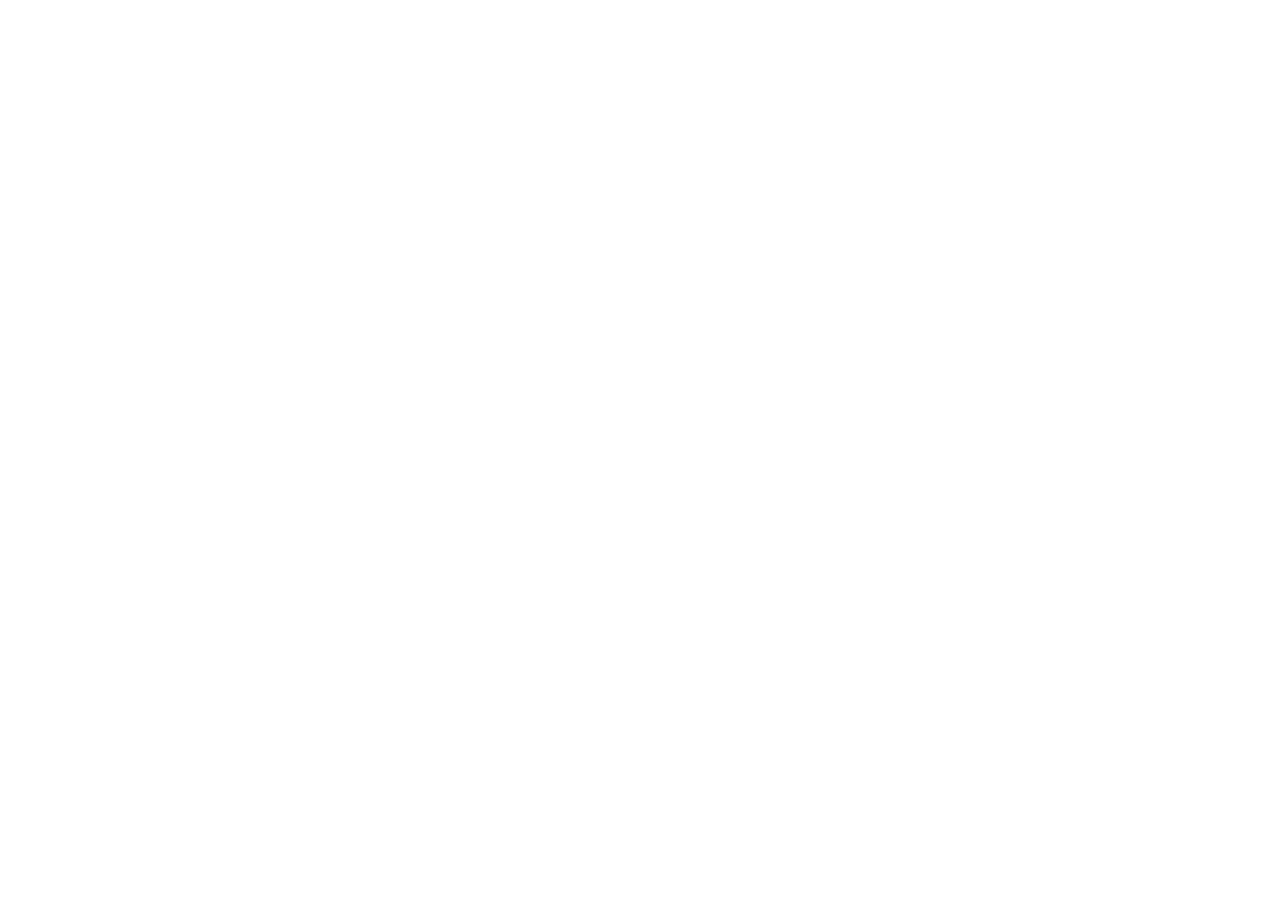
==== index.html @ a2a74156 "Add original ANAS platform files Baseline import of the existing project as provided: - ANAS_Cinemat" ====
<!DOCTYPE html>
<html lang="ar" dir="rtl" data-theme="dark">
<head>
  <meta charset="UTF-8" />
  <meta name="viewport" content="width=device-width, initial-scale=1.0" />
  <meta name="description" content="ANAS — ANalysis & Advanced Sciences" />
  <title>ANAS | منصة التحليل والعلوم المتقدمة</title>
  <link rel="stylesheet" href="styles.css" />
</head>
<body>
  <div id="app"></div>
  <script src="app.js"></script>
</body>
</html>
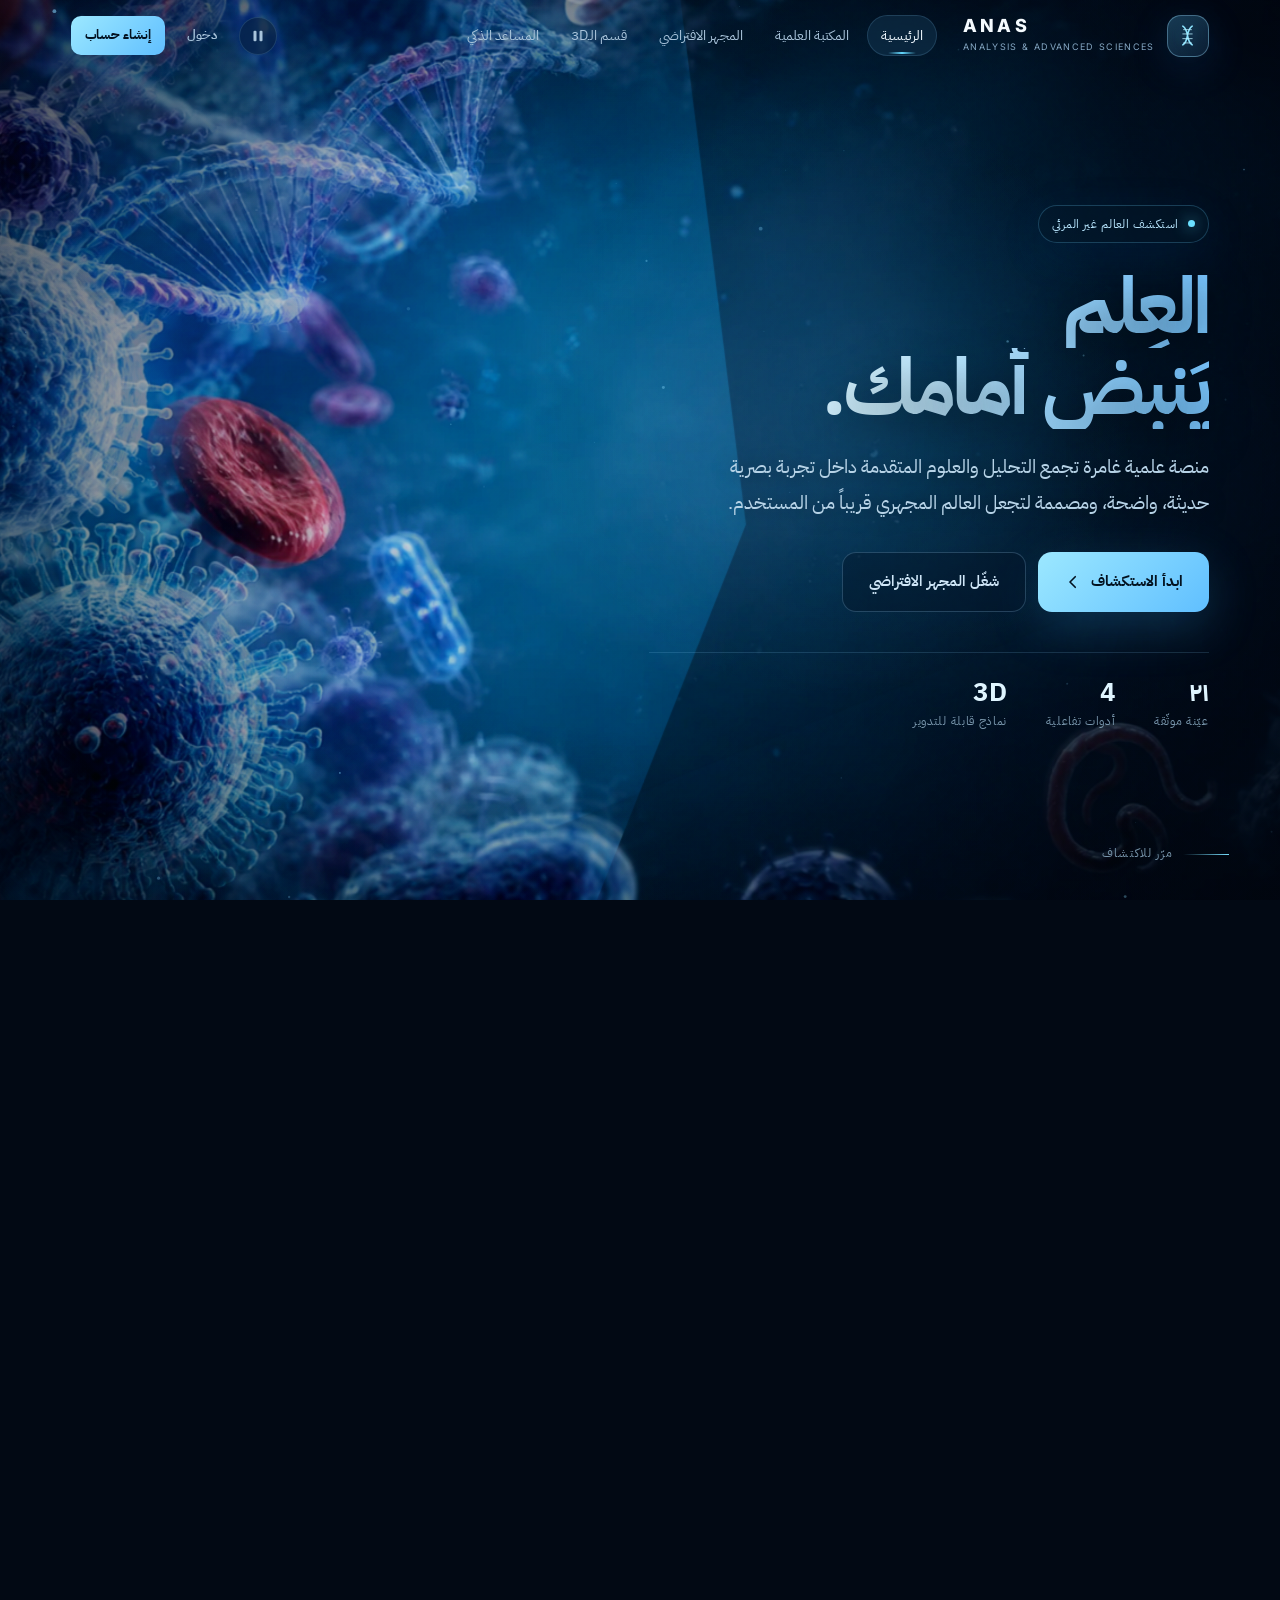
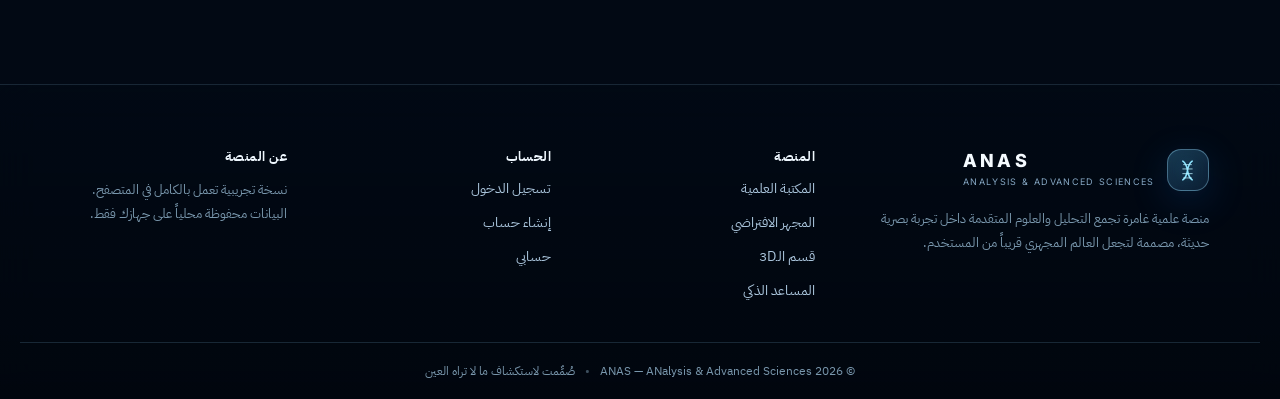
==== commit 37ce58bd: "Build the full ANAS platform on top of the cinematic hero The project was a single cinematic hero sc" ====
--- a/index.html
+++ b/index.html
@@ -1,14 +1,136 @@
 <!DOCTYPE html>
-<html lang="ar" dir="rtl" data-theme="dark">
+<html lang="ar" dir="rtl">
 <head>
-  <meta charset="UTF-8" />
-  <meta name="viewport" content="width=device-width, initial-scale=1.0" />
-  <meta name="description" content="ANAS — ANalysis & Advanced Sciences" />
-  <title>ANAS | منصة التحليل والعلوم المتقدمة</title>
-  <link rel="stylesheet" href="styles.css" />
+<meta charset="UTF-8" />
+<meta name="viewport" content="width=device-width, initial-scale=1, viewport-fit=cover" />
+<meta name="theme-color" content="#020914" />
+<title>ANAS | منصة التحليل والعلوم المتقدمة</title>
+
+<meta name="description" content="منصة ANAS العلمية: مكتبة كائنات مجهرية، مجهر افتراضي تفاعلي، نماذج ثلاثية الأبعاد، ومساعد ذكي — تجربة بصرية سينمائية لاستكشاف العالم المجهري." />
+<meta name="author" content="ANAS — ANalysis & Advanced Sciences" />
+
+<meta property="og:type" content="website" />
+<meta property="og:locale" content="ar_AR" />
+<meta property="og:title" content="ANAS | منصة التحليل والعلوم المتقدمة" />
+<meta property="og:description" content="استكشف العالم غير المرئي: مكتبة علمية، مجهر افتراضي، نماذج ثلاثية الأبعاد، ومساعد ذكي." />
+<meta property="og:image" content="assets/og-cover.jpg" />
+<meta name="twitter:card" content="summary_large_image" />
+
+<link rel="icon" href="assets/favicon.svg" type="image/svg+xml" />
+<link rel="apple-touch-icon" href="assets/favicon.svg" />
+
+<link rel="preconnect" href="https://fonts.googleapis.com" />
+<link rel="preconnect" href="https://fonts.gstatic.com" crossorigin />
+<link rel="stylesheet" href="https://fonts.googleapis.com/css2?family=IBM+Plex+Sans+Arabic:wght@300;400;500;600;700&family=Inter:wght@400;600;800&display=swap" />
+
+<link rel="preload" as="image" href="assets/cinematic-bg.webp" imagesrcset="assets/cinematic-bg-800.webp 800w, assets/cinematic-bg-1280.webp 1280w, assets/cinematic-bg.webp 1672w" />
+
+<link rel="stylesheet" href="styles/base.css" />
+<link rel="stylesheet" href="styles/components.css" />
+<link rel="stylesheet" href="styles/views.css" />
 </head>
 <body>
-  <div id="app"></div>
-  <script src="app.js"></script>
+
+<a class="skip-link" href="#main">تخطَّ إلى المحتوى الرئيسي</a>
+
+<!-- ============ الخلفية السينمائية (ثابتة خلف كل الصفحات) ============ -->
+<div class="cinema" id="cinema" aria-hidden="true">
+  <div class="cinema__layer cinema__layer--base"></div>
+  <div class="cinema__layer cinema__layer--mid"></div>
+  <div class="cinema__layer cinema__layer--front"></div>
+  <div class="cinema__fog"></div>
+  <div class="cinema__vignette"></div>
+  <canvas class="cinema__particles" id="particles"></canvas>
+  <div class="cinema__noise"></div>
+</div>
+
+<!-- ============ الشريط العلوي ============ -->
+<header class="topbar" id="topbar">
+  <div class="topbar__inner">
+    <a class="brand" href="#/" aria-label="ANAS — الصفحة الرئيسية">
+      <span class="brand__mark" aria-hidden="true">
+        <svg viewBox="0 0 64 64" fill="none">
+          <path d="M20 8c18 12 6 36 24 48M44 8C26 20 38 44 20 56" stroke="#8DE4FF" stroke-width="4" stroke-linecap="round"/>
+          <path d="M22 17h20M20 28h24M20 40h24M22 51h20" stroke="#B8F0FF" stroke-width="2.5" stroke-linecap="round" opacity=".8"/>
+        </svg>
+      </span>
+      <span class="brand__text">
+        <span class="brand__name">ANAS</span>
+        <span class="brand__sub">ANALYSIS &amp; ADVANCED SCIENCES</span>
+      </span>
+    </a>
+
+    <nav class="nav" id="nav" aria-label="التنقل الرئيسي">
+      <a class="nav__link" href="#/" data-route="/">الرئيسية</a>
+      <a class="nav__link" href="#/library" data-route="/library">المكتبة العلمية</a>
+      <a class="nav__link" href="#/microscope" data-route="/microscope">المجهر الافتراضي</a>
+      <a class="nav__link" href="#/lab3d" data-route="/lab3d">قسم الـ3D</a>
+      <a class="nav__link" href="#/assistant" data-route="/assistant">المساعد الذكي</a>
+    </nav>
+
+    <div class="topbar__actions">
+      <button class="icon-btn" id="motionToggle" type="button" title="إيقاف/تشغيل الحركة" aria-label="إيقاف الحركة">
+        <svg viewBox="0 0 24 24" fill="none" aria-hidden="true"><rect x="6" y="5" width="4" height="14" rx="1.4" fill="currentColor"/><rect x="14" y="5" width="4" height="14" rx="1.4" fill="currentColor"/></svg>
+      </button>
+      <div id="authSlot" class="topbar__auth"></div>
+      <button class="icon-btn nav-burger" id="burger" type="button" aria-label="فتح القائمة" aria-expanded="false" aria-controls="nav">
+        <svg viewBox="0 0 24 24" fill="none" aria-hidden="true"><path d="M4 7h16M4 12h16M4 17h16" stroke="currentColor" stroke-width="2" stroke-linecap="round"/></svg>
+      </button>
+    </div>
+  </div>
+</header>
+
+<!-- ============ منطقة العرض ============ -->
+<main id="main" class="view" tabindex="-1"></main>
+
+<!-- ============ التذييل ============ -->
+<footer class="footer" id="footer">
+  <div class="footer__inner">
+    <div class="footer__col footer__col--brand">
+      <div class="brand brand--footer">
+        <span class="brand__mark" aria-hidden="true">
+          <svg viewBox="0 0 64 64" fill="none">
+            <path d="M20 8c18 12 6 36 24 48M44 8C26 20 38 44 20 56" stroke="#8DE4FF" stroke-width="4" stroke-linecap="round"/>
+            <path d="M22 17h20M20 28h24M20 40h24M22 51h20" stroke="#B8F0FF" stroke-width="2.5" stroke-linecap="round" opacity=".8"/>
+          </svg>
+        </span>
+        <span class="brand__text">
+          <span class="brand__name">ANAS</span>
+          <span class="brand__sub">ANALYSIS &amp; ADVANCED SCIENCES</span>
+        </span>
+      </div>
+      <p class="footer__blurb">منصة علمية غامرة تجمع التحليل والعلوم المتقدمة داخل تجربة بصرية حديثة، مصممة لتجعل العالم المجهري قريباً من المستخدم.</p>
+    </div>
+    <nav class="footer__col" aria-label="روابط المنصة">
+      <h3 class="footer__title">المنصة</h3>
+      <a href="#/library">المكتبة العلمية</a>
+      <a href="#/microscope">المجهر الافتراضي</a>
+      <a href="#/lab3d">قسم الـ3D</a>
+      <a href="#/assistant">المساعد الذكي</a>
+    </nav>
+    <nav class="footer__col" aria-label="روابط الحساب">
+      <h3 class="footer__title">الحساب</h3>
+      <a href="#/login">تسجيل الدخول</a>
+      <a href="#/register">إنشاء حساب</a>
+      <a href="#/account">حسابي</a>
+    </nav>
+    <div class="footer__col">
+      <h3 class="footer__title">عن المنصة</h3>
+      <p class="footer__note">نسخة تجريبية تعمل بالكامل في المتصفح. البيانات محفوظة محلياً على جهازك فقط.</p>
+    </div>
+  </div>
+  <div class="footer__bar">
+    <span>© <span id="year"></span> ANAS — ANalysis &amp; Advanced Sciences</span>
+    <span class="footer__bar-sep" aria-hidden="true">•</span>
+    <span>صُمِّمت لاستكشاف ما لا تراه العين</span>
+  </div>
+</footer>
+
+<div id="toaster" class="toaster" role="status" aria-live="polite"></div>
+
+<script type="module" src="js/main.js"></script>
+<noscript>
+  <div class="noscript">هذه المنصة تحتاج إلى تفعيل JavaScript في المتصفح لتعمل.</div>
+</noscript>
 </body>
 </html>
--- a/styles/base.css
+++ b/styles/base.css
@@ -0,0 +1,308 @@
+/* =========================================================
+   ANAS — Base layer
+   الرموز التصميمية، التهيئة، الخلفية السينمائية، التخطيط
+   ========================================================= */
+
+:root{
+  /* -- لوحة الألوان (مستمدة من الواجهة السينمائية الأصلية) -- */
+  --bg:              #020914;
+  --bg-deep:         #010610;
+  --ink:             #eff8ff;
+  --ink-soft:        #cfe6f7;
+  --muted:           #a9c4db;
+  --muted-dim:       #7997ad;
+  --cyan:            #64d9ff;
+  --cyan-bright:     #9ce8ff;
+  --blue:            #397bff;
+  --blue-soft:       #60bfff;
+  --violet:          #7c6cff;
+
+  /* -- حالات -- */
+  --ok:              #4ade9b;
+  --warn:            #ffc861;
+  --danger:          #ff6b81;
+
+  /* -- الأسطح الزجاجية -- */
+  --glass:           rgba(4, 18, 34, .42);
+  --glass-strong:    rgba(3, 14, 27, .72);
+  --glass-soft:      rgba(8, 28, 48, .28);
+  --line:            rgba(143, 209, 255, .16);
+  --line-strong:     rgba(151, 222, 255, .34);
+
+  /* -- الإيقاع -- */
+  --r-sm: 10px;
+  --r-md: 14px;
+  --r-lg: 20px;
+  --r-xl: 28px;
+  --r-pill: 999px;
+
+  --gap: clamp(16px, 2.4vw, 28px);
+  --pad-x: clamp(18px, 4vw, 60px);
+  --maxw: 1240px;
+  --topbar-h: 72px;
+
+  --ease: cubic-bezier(.22, .61, .36, 1);
+  --t-fast: .18s var(--ease);
+  --t: .28s var(--ease);
+  --t-slow: .5s var(--ease);
+
+  --shadow-sm: 0 6px 24px rgba(0, 0, 0, .28);
+  --shadow:    0 16px 50px rgba(0, 0, 0, .38);
+  --shadow-glow: 0 15px 50px rgba(56, 177, 255, .22);
+
+  /* -- متغيرات حية يضبطها JS -- */
+  --mx: 0;
+  --my: 0;
+  --cinema-dim: 0;     /* 0 = الهيرو الكامل، 1 = صفحة داخلية معتمة */
+}
+
+/* ------------------- التهيئة ------------------- */
+*, *::before, *::after{ box-sizing: border-box; }
+
+html{
+  -webkit-text-size-adjust: 100%;
+  scroll-behavior: smooth;
+  scroll-padding-top: calc(var(--topbar-h) + 16px);
+}
+
+body{
+  margin: 0;
+  min-height: 100%;
+  background: var(--bg);
+  color: var(--ink);
+  font-family: "IBM Plex Sans Arabic", Inter, system-ui, -apple-system, "Segoe UI", Tahoma, Arial, sans-serif;
+  font-size: 16px;
+  line-height: 1.7;
+  overflow-x: hidden;
+  -webkit-font-smoothing: antialiased;
+  text-rendering: optimizeLegibility;
+}
+
+h1, h2, h3, h4{ margin: 0; line-height: 1.18; font-weight: 700; letter-spacing: -.01em; }
+p{ margin: 0; }
+img, svg, canvas{ max-width: 100%; display: block; }
+button, input, select, textarea{ font: inherit; color: inherit; }
+a{ color: inherit; text-decoration: none; }
+
+:focus-visible{
+  outline: 2px solid var(--cyan);
+  outline-offset: 3px;
+  border-radius: 6px;
+}
+
+::selection{ background: rgba(100, 217, 255, .3); color: #fff; }
+
+/* شريط التمرير */
+::-webkit-scrollbar{ width: 11px; height: 11px; }
+::-webkit-scrollbar-track{ background: #030d1c; }
+::-webkit-scrollbar-thumb{
+  background: linear-gradient(180deg, rgba(100,217,255,.34), rgba(57,123,255,.26));
+  border-radius: var(--r-pill);
+  border: 3px solid #030d1c;
+}
+::-webkit-scrollbar-thumb:hover{ background: linear-gradient(180deg, rgba(100,217,255,.6), rgba(57,123,255,.44)); }
+
+.skip-link{
+  position: fixed; inset-inline: 0; top: 8px;
+  margin-inline: auto; width: fit-content;
+  transform: translateY(-160%);
+  z-index: 999; padding: 12px 20px; border-radius: var(--r-pill);
+  background: var(--cyan); color: #02111f; font-weight: 700;
+  transition: transform var(--t);
+}
+.skip-link:focus{ transform: translateY(0); }
+
+.noscript{
+  position: fixed; inset: 0; z-index: 9999; display: grid; place-items: center;
+  background: var(--bg); color: var(--ink); padding: 32px; text-align: center; font-size: 18px;
+}
+
+/* ===================================================================
+   الخلفية السينمائية — ثابتة خلف كل صفحات المنصة
+   =================================================================== */
+.cinema{
+  position: fixed;
+  inset: 0;
+  z-index: 0;
+  overflow: hidden;
+  pointer-events: none;
+  background: var(--bg);
+  contain: strict;
+}
+
+.cinema__layer{
+  position: absolute;
+  inset: -5%;
+  background-image: image-set(url("../assets/cinematic-bg.webp") type("image/webp"), url("../assets/cinematic-bg.jpg") type("image/jpeg"));
+  background-image: -webkit-image-set(url("../assets/cinematic-bg.webp") type("image/webp"), url("../assets/cinematic-bg.jpg") type("image/jpeg"));
+  background-size: cover;
+  background-position: center;
+  will-change: transform, filter;
+}
+
+/* طبقة القاعدة — تعتم تدريجياً كلما انتقلنا لصفحة داخلية */
+.cinema__layer--base{
+  inset: -7%;
+  filter: saturate(calc(1.05 - var(--cinema-dim) * .45))
+          contrast(1.05)
+          brightness(calc(.78 - var(--cinema-dim) * .42));
+  animation: cameraDrift 22s ease-in-out infinite alternate;
+  transform: translate3d(calc(var(--mx) * -7px), calc(var(--my) * -5px), 0) scale(1.09);
+  transition: filter var(--t-slow);
+}
+
+/* الطبقة الوسطى — قصّ مائل يفصل عمق المشهد */
+.cinema__layer--mid{
+  opacity: calc(.67 - var(--cinema-dim) * .45);
+  clip-path: polygon(52% 0, 0 0, 0 100%, 45% 100%, 57% 57%);
+  filter: saturate(1.17) contrast(1.08) brightness(1.03);
+  mix-blend-mode: screen;
+  animation: midFloat 15s ease-in-out infinite alternate;
+  transform: translate3d(calc(var(--mx) * 13px), calc(var(--my) * 8px), 0) scale(1.075);
+  transition: opacity var(--t-slow);
+}
+
+/* الطبقة الأمامية — ضبابية تعطي إحساس عمق الميدان */
+.cinema__layer--front{
+  opacity: calc(.32 - var(--cinema-dim) * .22);
+  clip-path: polygon(100% 52%, 85% 42%, 74% 100%, 100% 100%, 0 100%, 0 63%, 12% 50%, 17% 100%);
+  filter: blur(2px) saturate(1.18) brightness(.9);
+  animation: frontFloat 11s ease-in-out infinite alternate;
+  transform: translate3d(calc(var(--mx) * 21px), calc(var(--my) * 14px), 0) scale(1.12);
+  transition: opacity var(--t-slow);
+}
+
+.cinema__fog{
+  position: absolute; inset: -20%; z-index: 3; pointer-events: none;
+  opacity: calc(.22 - var(--cinema-dim) * .1);
+  filter: blur(52px);
+  background:
+    radial-gradient(ellipse at 66% 52%, rgba(55, 190, 255, .46), transparent 27%),
+    radial-gradient(ellipse at 28% 32%, rgba(103, 76, 255, .28), transparent 23%);
+  animation: fog 16s ease-in-out infinite alternate;
+  transition: opacity var(--t-slow);
+}
+
+.cinema__vignette{
+  position: absolute; inset: 0; z-index: 4; pointer-events: none;
+  background:
+    radial-gradient(circle at 65% 44%, rgba(47, 166, 238, .14), transparent 31%),
+    linear-gradient(270deg, rgba(1, 7, 17, .72) 0%, rgba(1, 10, 23, .28) 39%, rgba(2, 8, 19, .05) 62%, rgba(0, 4, 12, .30) 100%),
+    radial-gradient(ellipse at center, transparent 44%, rgba(0, 3, 10, .58) 100%);
+}
+
+/* حجاب إضافي يهدّئ الخلفية داخل الصفحات لرفع وضوح النص */
+.cinema::after{
+  content: "";
+  position: absolute; inset: 0; z-index: 7; pointer-events: none;
+  background: linear-gradient(180deg, rgba(2, 9, 20, .55), rgba(2, 9, 20, .88));
+  opacity: var(--cinema-dim);
+  transition: opacity var(--t-slow);
+}
+
+.cinema__particles{
+  position: absolute; inset: 0; width: 100%; height: 100%;
+  z-index: 5; pointer-events: none;
+}
+
+.cinema__noise{
+  position: absolute; inset: 0; z-index: 6; pointer-events: none;
+  opacity: .06; mix-blend-mode: soft-light;
+  background-image: url("data:image/svg+xml,%3Csvg viewBox='0 0 180 180' xmlns='http://www.w3.org/2000/svg'%3E%3Cfilter id='n'%3E%3CfeTurbulence type='fractalNoise' baseFrequency='.9' numOctaves='3' stitchTiles='stitch'/%3E%3C/filter%3E%3Crect width='100%25' height='100%25' filter='url(%23n)' opacity='.75'/%3E%3C/svg%3E");
+}
+
+@keyframes cameraDrift{
+  0%  { transform: translate3d(calc(var(--mx) * -7px - 1%), calc(var(--my) * -5px - .5%), 0) scale(1.09); }
+  100%{ transform: translate3d(calc(var(--mx) * -7px + 1.2%), calc(var(--my) * -5px + .7%), 0) scale(1.12); }
+}
+@keyframes midFloat{
+  0%  { transform: translate3d(calc(var(--mx) * 13px - 7px), calc(var(--my) * 8px - 3px), 0) scale(1.075); }
+  100%{ transform: translate3d(calc(var(--mx) * 13px + 9px), calc(var(--my) * 8px + 5px), 0) scale(1.095); }
+}
+@keyframes frontFloat{
+  0%  { transform: translate3d(calc(var(--mx) * 21px - 11px), calc(var(--my) * 14px + 7px), 0) scale(1.12); }
+  100%{ transform: translate3d(calc(var(--mx) * 21px + 13px), calc(var(--my) * 14px - 7px), 0) scale(1.16); }
+}
+@keyframes fog{ to{ transform: translate3d(4%, -2%, 0) scale(1.08); opacity: .29; } }
+
+/* إيقاف الحركة — يفعّله المستخدم من الشريط العلوي */
+.motion-paused .cinema *,
+.motion-paused .cinema{ animation-play-state: paused !important; }
+.motion-paused .cinema__layer{ transition: transform .25s ease; }
+
+/* ===================================================================
+   التخطيط العام
+   =================================================================== */
+.view{
+  position: relative;
+  z-index: 1;
+  min-height: 70vh;
+  outline: none;
+}
+
+.wrap{
+  width: 100%;
+  max-width: var(--maxw);
+  margin-inline: auto;
+  padding-inline: var(--pad-x);
+}
+
+.section{ padding-block: clamp(56px, 8vw, 110px); position: relative; z-index: 1; }
+.section--tight{ padding-block: clamp(36px, 5vw, 64px); }
+
+.section__head{ margin-bottom: clamp(28px, 4vw, 48px); max-width: 720px; }
+.section__title{
+  font-size: clamp(26px, 3.6vw, 44px);
+  letter-spacing: -.03em;
+  margin-bottom: 14px;
+  text-wrap: balance;
+}
+.section__title span{
+  background: linear-gradient(100deg, #fff 2%, #c9eeff 50%, #7bc8ff 95%);
+  -webkit-background-clip: text; background-clip: text; color: transparent;
+}
+.section__lead{
+  color: var(--muted);
+  font-size: clamp(14px, 1.3vw, 17px);
+  line-height: 1.85;
+  text-wrap: balance;
+}
+
+/* شبكات مساعدة */
+.grid{ display: grid; gap: var(--gap); }
+.grid--2{ grid-template-columns: repeat(auto-fit, minmax(280px, 1fr)); }
+.grid--3{ grid-template-columns: repeat(auto-fit, minmax(260px, 1fr)); }
+.grid--4{ grid-template-columns: repeat(auto-fit, minmax(215px, 1fr)); }
+
+.stack{ display: flex; flex-direction: column; gap: var(--gap); }
+.row{ display: flex; flex-wrap: wrap; gap: 12px; align-items: center; }
+.row--between{ justify-content: space-between; }
+.spacer{ flex: 1; }
+
+.text-muted{ color: var(--muted); }
+.text-dim{ color: var(--muted-dim); }
+.text-center{ text-align: center; }
+.mono{ font-family: ui-monospace, "SF Mono", SFMono-Regular, Menlo, Consolas, monospace; font-variant-numeric: tabular-nums; }
+/* النصوص اللاتينية: تُقرأ يساراً-يميناً داخلياً، لكنها تُحاذى
+   إلى يمين الصفحة كبقية المحتوى العربي. الحقول النصية تُستثنى. */
+.latin{ direction: ltr; unicode-bidi: isolate; text-align: right; }
+.input.latin, .textarea.latin{ text-align: left; }
+
+.hidden{ display: none !important; }
+.sr-only{
+  position: absolute; width: 1px; height: 1px; padding: 0; margin: -1px;
+  overflow: hidden; clip: rect(0 0 0 0); white-space: nowrap; border: 0;
+}
+
+/* ===================================================================
+   إتاحة الوصول — احترام تفضيل تقليل الحركة
+   =================================================================== */
+@media (prefers-reduced-motion: reduce){
+  html{ scroll-behavior: auto; }
+  *, *::before, *::after{
+    animation-duration: .001ms !important;
+    animation-iteration-count: 1 !important;
+    transition-duration: .001ms !important;
+  }
+  .cinema__layer{ transform: none !important; }
+}
--- a/styles/components.css
+++ b/styles/components.css
@@ -0,0 +1,534 @@
+/* =========================================================
+   ANAS — Components
+   الشريط العلوي، الأزرار، البطاقات، النماذج، التنبيهات…
+   ========================================================= */
+
+/* ------------------------ الشريط العلوي ------------------------ */
+.topbar{
+  position: sticky;
+  top: 0;
+  z-index: 60;
+  height: var(--topbar-h);
+  display: flex;
+  align-items: center;
+  transition: background var(--t), border-color var(--t), backdrop-filter var(--t);
+  border-bottom: 1px solid transparent;
+}
+.topbar.is-stuck{
+  background: rgba(2, 10, 21, .78);
+  backdrop-filter: blur(20px) saturate(1.2);
+  -webkit-backdrop-filter: blur(20px) saturate(1.2);
+  border-bottom-color: var(--line);
+}
+.topbar__inner{
+  width: 100%;
+  max-width: var(--maxw);
+  margin-inline: auto;
+  padding-inline: var(--pad-x);
+  display: flex;
+  align-items: center;
+  gap: clamp(12px, 2vw, 28px);
+}
+.topbar__actions{ display: flex; align-items: center; gap: 8px; margin-inline-start: auto; }
+.topbar__auth{ display: flex; align-items: center; gap: 8px; }
+
+/* ------------------------ الهوية ------------------------ */
+.brand{ display: flex; gap: 12px; align-items: center; flex-shrink: 0; }
+.brand__mark{
+  width: 42px; height: 42px; flex-shrink: 0;
+  border: 1px solid rgba(151, 222, 255, .42);
+  border-radius: var(--r-md);
+  background: linear-gradient(145deg, rgba(77, 191, 255, .22), rgba(37, 84, 173, .12));
+  display: grid; place-items: center;
+  box-shadow: 0 10px 40px rgba(38, 139, 255, .16), inset 0 0 24px rgba(114, 216, 255, .10);
+  backdrop-filter: blur(16px);
+  -webkit-backdrop-filter: blur(16px);
+  transition: transform var(--t), box-shadow var(--t);
+}
+.brand:hover .brand__mark{ transform: translateY(-2px); box-shadow: 0 14px 48px rgba(38, 139, 255, .3), inset 0 0 24px rgba(114, 216, 255, .18); }
+.brand__mark svg{ width: 25px; height: 25px; filter: drop-shadow(0 0 10px rgba(84, 203, 255, .8)); }
+.brand__text{ display: flex; flex-direction: column; direction: ltr; text-align: left; }
+.brand__name{ font-family: Inter, sans-serif; font-size: 18px; font-weight: 800; letter-spacing: .18em; color: #f5fbff; line-height: 1.1; }
+.brand__sub{ font-family: Inter, sans-serif; font-size: 9px; color: #87a9c5; letter-spacing: .15em; margin-top: 3px; }
+
+/* ------------------------ التنقل ------------------------ */
+.nav{ display: flex; align-items: center; gap: 4px; }
+.nav__link{
+  position: relative;
+  padding: 9px 14px;
+  border-radius: var(--r-pill);
+  font-size: 14px;
+  color: var(--muted);
+  white-space: nowrap;
+  transition: color var(--t-fast), background var(--t-fast);
+}
+.nav__link:hover{ color: var(--ink); background: rgba(18, 55, 82, .38); }
+.nav__link.is-active{ color: var(--ink); background: rgba(18, 55, 82, .5); box-shadow: inset 0 0 0 1px var(--line); }
+.nav__link.is-active::after{
+  content: ""; position: absolute; inset-inline: 30%; bottom: 2px; height: 2px;
+  border-radius: 2px; background: linear-gradient(90deg, transparent, var(--cyan), transparent);
+}
+
+/* ------------------------ الأزرار ------------------------ */
+.btn{
+  --btn-bg: transparent;
+  display: inline-flex; align-items: center; justify-content: center; gap: 9px;
+  border: 0; border-radius: var(--r-md);
+  padding: 13px 20px;
+  font-size: 14px; font-weight: 600;
+  cursor: pointer;
+  white-space: nowrap;
+  transition: transform var(--t), box-shadow var(--t), background var(--t), border-color var(--t), opacity var(--t);
+  background: var(--btn-bg);
+}
+.btn:active{ transform: translateY(0) scale(.985); }
+.btn:disabled{ opacity: .5; cursor: not-allowed; transform: none !important; }
+
+.btn--primary{
+  color: #02111f;
+  background: linear-gradient(135deg, var(--cyan-bright), var(--blue-soft));
+  font-weight: 700;
+  box-shadow: var(--shadow-glow);
+}
+.btn--primary:hover:not(:disabled){ transform: translateY(-2px); box-shadow: 0 18px 60px rgba(56, 177, 255, .38); }
+
+.btn--secondary{
+  color: var(--ink-soft);
+  border: 1px solid rgba(158, 218, 255, .22);
+  background: rgba(3, 21, 38, .42);
+  backdrop-filter: blur(16px);
+  -webkit-backdrop-filter: blur(16px);
+}
+.btn--secondary:hover:not(:disabled){ background: rgba(18, 55, 82, .55); transform: translateY(-2px); border-color: var(--line-strong); }
+
+.btn--ghost{ color: var(--muted); background: transparent; }
+.btn--ghost:hover:not(:disabled){ color: var(--ink); background: rgba(18, 55, 82, .35); }
+
+.btn--danger{ color: #2a0710; background: linear-gradient(135deg, #ffa2b1, #ff6b81); font-weight: 700; }
+.btn--danger:hover:not(:disabled){ transform: translateY(-2px); box-shadow: 0 16px 44px rgba(255, 107, 129, .3); }
+
+.btn--sm{ padding: 8px 14px; font-size: 13px; border-radius: var(--r-sm); }
+.btn--lg{ padding: 16px 26px; font-size: 15px; }
+.btn--block{ width: 100%; }
+.btn__icon{ width: 18px; height: 18px; flex-shrink: 0; }
+
+.icon-btn{
+  width: 38px; height: 38px; flex-shrink: 0;
+  display: grid; place-items: center;
+  border-radius: var(--r-pill);
+  border: 1px solid var(--line);
+  background: rgba(4, 20, 36, .42);
+  color: var(--muted);
+  cursor: pointer;
+  backdrop-filter: blur(14px);
+  -webkit-backdrop-filter: blur(14px);
+  transition: color var(--t-fast), background var(--t-fast), transform var(--t-fast);
+}
+.icon-btn:hover{ color: var(--ink); background: rgba(18, 55, 82, .6); transform: translateY(-1px); }
+.icon-btn svg{ width: 18px; height: 18px; }
+.icon-btn.is-on{ color: var(--cyan); border-color: var(--line-strong); }
+
+/* يأتي بعد .icon-btn عمداً: وإلا ورث display:grid وظهر على سطح المكتب */
+.nav-burger{ display: none; }
+
+/* ------------------------ الأسطح الزجاجية ------------------------ */
+.card{
+  position: relative;
+  border-radius: var(--r-lg);
+  border: 1px solid var(--line);
+  background: var(--glass);
+  backdrop-filter: blur(20px) saturate(1.15);
+  -webkit-backdrop-filter: blur(20px) saturate(1.15);
+  box-shadow: var(--shadow-sm);
+  padding: clamp(18px, 2.4vw, 26px);
+  transition: transform var(--t), border-color var(--t), box-shadow var(--t), background var(--t);
+}
+.card--hover:hover{
+  transform: translateY(-4px);
+  border-color: var(--line-strong);
+  box-shadow: var(--shadow), 0 0 0 1px rgba(100, 217, 255, .08);
+  background: rgba(6, 24, 44, .55);
+}
+.card--flat{ box-shadow: none; }
+.card--pad-0{ padding: 0; overflow: hidden; }
+
+.panel{
+  border-radius: var(--r-lg);
+  border: 1px solid var(--line);
+  background: var(--glass-strong);
+  backdrop-filter: blur(24px);
+  -webkit-backdrop-filter: blur(24px);
+}
+
+/* ------------------------ الشارات والرقائق ------------------------ */
+.eyebrow{
+  display: inline-flex; align-items: center; gap: 9px;
+  padding: 8px 13px;
+  border: 1px solid rgba(105, 208, 255, .23);
+  border-radius: var(--r-pill);
+  background: rgba(4, 25, 45, .42);
+  backdrop-filter: blur(15px);
+  -webkit-backdrop-filter: blur(15px);
+  font-size: 12px; letter-spacing: .04em;
+  color: #b9e7ff;
+  box-shadow: 0 12px 45px rgba(0, 90, 180, .12);
+}
+.eyebrow__dot{
+  width: 7px; height: 7px; border-radius: 50%; flex-shrink: 0;
+  background: #6be0ff; box-shadow: 0 0 16px #55d7ff;
+  animation: pulse 2.2s ease-in-out infinite;
+}
+@keyframes pulse{ 50%{ transform: scale(1.5); opacity: .55; } }
+
+.badge{
+  display: inline-flex; align-items: center; gap: 6px;
+  padding: 4px 11px; border-radius: var(--r-pill);
+  font-size: 11.5px; font-weight: 600; letter-spacing: .02em;
+  border: 1px solid var(--line);
+  background: rgba(8, 30, 52, .55);
+  color: var(--muted);
+  white-space: nowrap;
+}
+.badge--cyan  { color: #a5e9ff; border-color: rgba(100,217,255,.35); background: rgba(12,58,86,.5); }
+.badge--violet{ color: #cbc2ff; border-color: rgba(124,108,255,.35); background: rgba(38,32,86,.5); }
+.badge--ok    { color: #9df0c6; border-color: rgba(74,222,155,.32); background: rgba(11,58,40,.45); }
+.badge--warn  { color: #ffdca3; border-color: rgba(255,200,97,.32); background: rgba(64,46,10,.45); }
+.badge--danger{ color: #ffb4c0; border-color: rgba(255,107,129,.32); background: rgba(66,14,26,.45); }
+
+.chip{
+  display: inline-flex; align-items: center; gap: 7px;
+  padding: 9px 15px; border-radius: var(--r-pill);
+  border: 1px solid var(--line);
+  background: rgba(5, 23, 41, .45);
+  color: var(--muted);
+  font-size: 13px; cursor: pointer;
+  transition: all var(--t-fast);
+  backdrop-filter: blur(12px);
+  -webkit-backdrop-filter: blur(12px);
+}
+.chip:hover{ color: var(--ink); border-color: var(--line-strong); background: rgba(18, 55, 82, .55); }
+.chip.is-active{
+  color: #02111f; font-weight: 700; border-color: transparent;
+  background: linear-gradient(135deg, var(--cyan-bright), var(--blue-soft));
+}
+.chip__count{ font-size: 11px; opacity: .75; font-variant-numeric: tabular-nums; }
+
+/* ------------------------ النماذج ------------------------ */
+.field{ display: flex; flex-direction: column; gap: 8px; }
+.field__label{ font-size: 13.5px; font-weight: 600; color: var(--ink-soft); }
+.field__label .req{ color: var(--cyan); margin-inline-start: 3px; }
+.field__hint{ font-size: 12px; color: var(--muted-dim); line-height: 1.6; }
+.field__error{ font-size: 12.5px; color: var(--danger); display: flex; align-items: center; gap: 6px; min-height: 0; }
+
+.input, .textarea, .select{
+  width: 100%;
+  padding: 13px 15px;
+  border-radius: var(--r-md);
+  border: 1px solid var(--line);
+  background: rgba(2, 14, 27, .6);
+  color: var(--ink);
+  font-size: 14.5px;
+  transition: border-color var(--t-fast), box-shadow var(--t-fast), background var(--t-fast);
+  -webkit-appearance: none;
+  appearance: none;
+}
+.input::placeholder, .textarea::placeholder{ color: #5f7e96; }
+.input:focus, .textarea:focus, .select:focus{
+  outline: none;
+  border-color: rgba(100, 217, 255, .55);
+  box-shadow: 0 0 0 4px rgba(100, 217, 255, .1);
+  background: rgba(4, 20, 38, .75);
+}
+.input[aria-invalid="true"], .textarea[aria-invalid="true"]{
+  border-color: rgba(255, 107, 129, .6);
+  box-shadow: 0 0 0 4px rgba(255, 107, 129, .09);
+}
+.textarea{ resize: vertical; min-height: 110px; line-height: 1.7; }
+.select{
+  background-image: url("data:image/svg+xml,%3Csvg xmlns='http://www.w3.org/2000/svg' viewBox='0 0 24 24' fill='none' stroke='%23a9c4db' stroke-width='2' stroke-linecap='round'%3E%3Cpath d='M6 9l6 6 6-6'/%3E%3C/svg%3E");
+  background-repeat: no-repeat;
+  background-position: left 14px center;
+  background-size: 16px;
+  padding-inline-start: 15px;
+  padding-inline-end: 40px;
+  cursor: pointer;
+}
+.select option{ background: #061a30; color: var(--ink); }
+
+.input-group{ position: relative; display: flex; align-items: center; }
+.input-group .input{ padding-inline-end: 46px; }
+.input-group__btn{
+  position: absolute; inset-inline-end: 6px;
+  width: 34px; height: 34px; display: grid; place-items: center;
+  border: 0; background: transparent; color: var(--muted-dim);
+  border-radius: var(--r-sm); cursor: pointer; transition: color var(--t-fast);
+}
+.input-group__btn:hover{ color: var(--cyan); }
+.input-group__btn svg{ width: 18px; height: 18px; }
+
+.checkbox{ display: flex; align-items: flex-start; gap: 10px; cursor: pointer; font-size: 13.5px; color: var(--muted); line-height: 1.6; }
+.checkbox input{
+  appearance: none; -webkit-appearance: none;
+  width: 19px; height: 19px; flex-shrink: 0; margin-top: 2px;
+  border: 1px solid var(--line-strong); border-radius: 6px;
+  background: rgba(2, 14, 27, .7); cursor: pointer;
+  transition: background var(--t-fast), border-color var(--t-fast);
+}
+.checkbox input:checked{
+  background: linear-gradient(135deg, var(--cyan-bright), var(--blue-soft));
+  border-color: transparent;
+  background-image:
+    url("data:image/svg+xml,%3Csvg xmlns='http://www.w3.org/2000/svg' viewBox='0 0 24 24' fill='none' stroke='%2302111f' stroke-width='3.4' stroke-linecap='round' stroke-linejoin='round'%3E%3Cpath d='M20 6L9 17l-5-5'/%3E%3C/svg%3E"),
+    linear-gradient(135deg, var(--cyan-bright), var(--blue-soft));
+  background-size: 13px, auto;
+  background-position: center;
+  background-repeat: no-repeat;
+}
+
+/* مؤشّر قوة كلمة المرور */
+.strength{ display: flex; gap: 5px; margin-top: 2px; }
+.strength__bar{ height: 4px; flex: 1; border-radius: 3px; background: rgba(143, 209, 255, .14); transition: background var(--t); }
+.strength__bar.on-1{ background: var(--danger); }
+.strength__bar.on-2{ background: var(--warn); }
+.strength__bar.on-3{ background: #7ad4ff; }
+.strength__bar.on-4{ background: var(--ok); }
+
+/* شريط تمرير النطاق */
+.range{
+  -webkit-appearance: none; appearance: none;
+  width: 100%; height: 4px; border-radius: 3px; cursor: pointer;
+  background: linear-gradient(90deg, var(--cyan) var(--fill, 50%), rgba(143, 209, 255, .16) var(--fill, 50%));
+}
+.range::-webkit-slider-thumb{
+  -webkit-appearance: none; appearance: none;
+  width: 17px; height: 17px; border-radius: 50%;
+  background: linear-gradient(145deg, #eaf9ff, var(--blue-soft));
+  border: 0; cursor: pointer;
+  box-shadow: 0 3px 12px rgba(56, 177, 255, .5);
+}
+.range::-moz-range-thumb{
+  width: 17px; height: 17px; border-radius: 50%; border: 0;
+  background: linear-gradient(145deg, #eaf9ff, var(--blue-soft));
+  cursor: pointer; box-shadow: 0 3px 12px rgba(56, 177, 255, .5);
+}
+
+/* ------------------------ التقدّم ------------------------ */
+.progress{ height: 7px; border-radius: var(--r-pill); background: rgba(143, 209, 255, .13); overflow: hidden; }
+.progress__fill{
+  height: 100%; border-radius: var(--r-pill);
+  background: linear-gradient(90deg, var(--blue), var(--cyan));
+  box-shadow: 0 0 14px rgba(100, 217, 255, .5);
+  transition: width .7s var(--ease);
+}
+
+/* ------------------------ الصورة الرمزية ------------------------ */
+.avatar{
+  display: grid; place-items: center; flex-shrink: 0;
+  width: 38px; height: 38px; border-radius: var(--r-pill);
+  background: linear-gradient(145deg, rgba(100, 217, 255, .3), rgba(57, 123, 255, .22));
+  border: 1px solid var(--line-strong);
+  font-weight: 700; font-size: 14px; color: #eaf9ff;
+  text-transform: uppercase; letter-spacing: .02em;
+}
+.avatar--lg{ width: 76px; height: 76px; font-size: 27px; border-radius: 24px; }
+.avatar--sm{ width: 30px; height: 30px; font-size: 12px; }
+
+/* ------------------------ قائمة الحساب المنسدلة ------------------------ */
+.usermenu{ position: relative; }
+.usermenu__trigger{
+  display: flex; align-items: center; gap: 9px;
+  padding: 5px 12px 5px 5px;
+  border-radius: var(--r-pill);
+  border: 1px solid var(--line);
+  background: rgba(4, 20, 36, .5);
+  cursor: pointer; color: var(--ink-soft); font-size: 13.5px; font-weight: 600;
+  transition: background var(--t-fast), border-color var(--t-fast);
+}
+.usermenu__trigger:hover{ background: rgba(18, 55, 82, .6); border-color: var(--line-strong); }
+.usermenu__panel{
+  position: absolute; top: calc(100% + 10px); inset-inline-end: 0;
+  min-width: 220px; padding: 8px;
+  border-radius: var(--r-md);
+  border: 1px solid var(--line);
+  background: rgba(3, 14, 27, .95);
+  backdrop-filter: blur(24px);
+  -webkit-backdrop-filter: blur(24px);
+  box-shadow: var(--shadow);
+  display: flex; flex-direction: column; gap: 2px;
+  opacity: 0; visibility: hidden; transform: translateY(-8px);
+  transition: opacity var(--t-fast), transform var(--t-fast), visibility var(--t-fast);
+}
+.usermenu.is-open .usermenu__panel{ opacity: 1; visibility: visible; transform: translateY(0); }
+.usermenu__item{
+  display: flex; align-items: center; gap: 10px;
+  padding: 10px 12px; border-radius: var(--r-sm);
+  font-size: 13.5px; color: var(--muted); cursor: pointer;
+  border: 0; background: transparent; width: 100%; text-align: start;
+  transition: background var(--t-fast), color var(--t-fast);
+}
+.usermenu__item:hover{ background: rgba(18, 55, 82, .55); color: var(--ink); }
+.usermenu__item svg{ width: 17px; height: 17px; flex-shrink: 0; opacity: .8; }
+.usermenu__item--danger:hover{ background: rgba(88, 19, 34, .5); color: #ffb4c0; }
+.usermenu__sep{ height: 1px; background: var(--line); margin: 5px 4px; }
+.usermenu__head{ padding: 10px 12px 8px; border-bottom: 1px solid var(--line); margin-bottom: 4px; }
+.usermenu__name{ font-size: 14px; font-weight: 700; color: var(--ink); }
+.usermenu__mail{ font-size: 11.5px; color: var(--muted-dim); margin-top: 2px; word-break: break-all; }
+
+/* ------------------------ التنبيهات ------------------------ */
+.toaster{
+  position: fixed;
+  inset-block-end: 22px;
+  inset-inline-start: 22px;
+  z-index: 200;
+  display: flex; flex-direction: column; gap: 10px;
+  pointer-events: none;
+  max-width: min(400px, calc(100vw - 44px));
+}
+.toast{
+  display: flex; align-items: flex-start; gap: 11px;
+  padding: 14px 16px;
+  border-radius: var(--r-md);
+  border: 1px solid var(--line-strong);
+  background: rgba(3, 16, 30, .94);
+  backdrop-filter: blur(22px);
+  -webkit-backdrop-filter: blur(22px);
+  box-shadow: var(--shadow);
+  font-size: 13.5px; line-height: 1.6;
+  pointer-events: auto;
+  animation: toastIn .34s var(--ease);
+}
+.toast.is-out{ animation: toastOut .26s var(--ease) forwards; }
+.toast__icon{ width: 19px; height: 19px; flex-shrink: 0; margin-top: 1px; }
+.toast--ok     .toast__icon{ color: var(--ok); }
+.toast--error  .toast__icon{ color: var(--danger); }
+.toast--info   .toast__icon{ color: var(--cyan); }
+.toast--warn   .toast__icon{ color: var(--warn); }
+@keyframes toastIn { from{ opacity: 0; transform: translateY(16px) scale(.96); } }
+@keyframes toastOut{ to  { opacity: 0; transform: translateY(10px) scale(.97); } }
+
+/* ------------------------ حالات فارغة / تحميل ------------------------ */
+.empty{
+  display: flex; flex-direction: column; align-items: center; gap: 14px;
+  padding: clamp(40px, 7vw, 80px) 24px;
+  text-align: center;
+}
+.empty__icon{
+  width: 62px; height: 62px; display: grid; place-items: center;
+  border-radius: 22px; border: 1px solid var(--line);
+  background: rgba(8, 30, 52, .45); color: var(--cyan);
+}
+.empty__icon svg{ width: 28px; height: 28px; }
+.empty__title{ font-size: 19px; font-weight: 700; }
+.empty__text{ color: var(--muted); font-size: 14px; max-width: 420px; }
+
+.skeleton{
+  border-radius: var(--r-md);
+  background: linear-gradient(100deg, rgba(143,209,255,.07) 30%, rgba(143,209,255,.16) 50%, rgba(143,209,255,.07) 70%);
+  background-size: 220% 100%;
+  animation: shimmer 1.4s linear infinite;
+}
+@keyframes shimmer{ to{ background-position: -120% 0; } }
+
+.spinner{
+  width: 18px; height: 18px; flex-shrink: 0;
+  border: 2px solid rgba(143, 209, 255, .22);
+  border-top-color: var(--cyan);
+  border-radius: 50%;
+  animation: spin .7s linear infinite;
+}
+@keyframes spin{ to{ transform: rotate(360deg); } }
+
+/* ------------------------ الحوار ------------------------ */
+.modal-backdrop{
+  position: fixed; inset: 0; z-index: 150;
+  background: rgba(1, 6, 14, .78);
+  backdrop-filter: blur(8px);
+  -webkit-backdrop-filter: blur(8px);
+  display: grid; place-items: center;
+  padding: 22px;
+  animation: fadeIn .22s var(--ease);
+}
+@keyframes fadeIn{ from{ opacity: 0; } }
+.modal{
+  width: min(480px, 100%);
+  border-radius: var(--r-lg);
+  border: 1px solid var(--line-strong);
+  background: rgba(4, 17, 32, .97);
+  box-shadow: var(--shadow);
+  padding: clamp(22px, 3vw, 30px);
+  animation: modalIn .3s var(--ease);
+}
+@keyframes modalIn{ from{ opacity: 0; transform: translateY(18px) scale(.97); } }
+.modal__title{ font-size: 19px; margin-bottom: 10px; }
+.modal__text{ color: var(--muted); font-size: 14px; line-height: 1.75; margin-bottom: 22px; }
+.modal__actions{ display: flex; gap: 10px; justify-content: flex-start; }
+
+/* ------------------------ التذييل ------------------------ */
+.footer{
+  position: relative; z-index: 1;
+  margin-top: clamp(50px, 8vw, 100px);
+  border-top: 1px solid var(--line);
+  background: linear-gradient(180deg, rgba(2, 10, 21, .55), rgba(1, 6, 14, .92));
+  backdrop-filter: blur(18px);
+  -webkit-backdrop-filter: blur(18px);
+}
+.footer__inner{
+  max-width: var(--maxw); margin-inline: auto;
+  padding: clamp(38px, 5vw, 64px) var(--pad-x) clamp(26px, 3vw, 40px);
+  display: grid; gap: clamp(26px, 4vw, 48px);
+  grid-template-columns: minmax(240px, 1.6fr) repeat(auto-fit, minmax(150px, 1fr));
+}
+.footer__col{ display: flex; flex-direction: column; gap: 11px; align-items: flex-start; }
+.footer__col--brand{ gap: 16px; }
+.footer__title{ font-size: 13px; font-weight: 700; color: var(--ink); letter-spacing: .04em; margin-bottom: 3px; }
+.footer__col a{ font-size: 13.5px; color: var(--muted); transition: color var(--t-fast); }
+.footer__col a:hover{ color: var(--cyan); }
+.footer__blurb, .footer__note{ font-size: 13px; color: var(--muted-dim); line-height: 1.85; max-width: 380px; }
+.footer__bar{
+  border-top: 1px solid var(--line);
+  padding: 18px var(--pad-x);
+  max-width: var(--maxw); margin-inline: auto;
+  display: flex; flex-wrap: wrap; gap: 10px; align-items: center; justify-content: center;
+  font-size: 12px; color: var(--muted-dim);
+}
+.footer__bar-sep{ opacity: .5; }
+
+/* ------------------------ الاستجابة للجوال ------------------------ */
+@media (max-width: 940px){
+  :root{ --topbar-h: 64px; }
+
+  .nav-burger{ display: grid; }
+
+  .nav{
+    position: fixed;
+    inset-block: var(--topbar-h) auto;
+    inset-inline: 0;
+    flex-direction: column;
+    align-items: stretch;
+    gap: 4px;
+    padding: 14px var(--pad-x) 22px;
+    background: rgba(2, 10, 21, .97);
+    backdrop-filter: blur(24px);
+    -webkit-backdrop-filter: blur(24px);
+    border-bottom: 1px solid var(--line);
+    box-shadow: var(--shadow);
+    transform: translateY(-14px);
+    opacity: 0;
+    visibility: hidden;
+    transition: opacity var(--t), transform var(--t), visibility var(--t);
+  }
+  .nav.is-open{ opacity: 1; visibility: visible; transform: translateY(0); }
+  .nav__link{ padding: 13px 16px; font-size: 15px; border-radius: var(--r-md); }
+  .nav__link.is-active::after{ display: none; }
+
+  .brand__sub{ display: none; }
+  .toaster{ inset-inline: 16px; inset-block-end: 16px; max-width: none; }
+}
+
+@media (max-width: 560px){
+  .brand__mark{ width: 36px; height: 36px; }
+  .brand__mark svg{ width: 21px; height: 21px; }
+  .footer__inner{ grid-template-columns: 1fr; }
+  .modal__actions{ flex-direction: column-reverse; }
+  .modal__actions .btn{ width: 100%; }
+}
--- a/styles/views.css
+++ b/styles/views.css
@@ -0,0 +1,787 @@
+/* =========================================================
+   ANAS — Views
+   أنماط خاصة بكل صفحة
+   ========================================================= */
+
+/* ظهور تدريجي عند التمرير */
+[data-reveal]{
+  opacity: 0;
+  transform: translateY(22px);
+  transition: opacity .62s var(--ease), transform .62s var(--ease);
+}
+[data-reveal].is-revealed{ opacity: 1; transform: none; }
+
+@media (prefers-reduced-motion: reduce){
+  [data-reveal]{ opacity: 1; transform: none; }
+}
+
+/* =========================================================
+   الهيرو
+   ========================================================= */
+.hero{
+  position: relative;
+  min-height: calc(100svh - var(--topbar-h));
+  display: flex;
+  flex-direction: column;
+  justify-content: center;
+  padding-block: clamp(40px, 8vh, 90px) clamp(70px, 12vh, 130px);
+}
+.hero__inner{ display: flex; justify-content: flex-start; }
+
+/* النص على اليمين فوق المساحة الهادئة من الخلفية */
+.hero__copy{
+  width: min(650px, 100%);
+  animation: heroIn 1s var(--ease) both;
+}
+@keyframes heroIn{ from{ opacity: 0; transform: translateY(28px); } }
+
+.hero__title{
+  font-size: clamp(40px, 6.2vw, 88px);
+  line-height: 1.02;
+  letter-spacing: -.045em;
+  margin: 24px 0 20px;
+  text-wrap: balance;
+  text-shadow: 0 8px 40px rgba(0, 0, 0, .45);
+}
+.hero__title span{
+  display: block;
+  background: linear-gradient(100deg, #fff 2%, #c9eeff 50%, #7bc8ff 95%);
+  -webkit-background-clip: text; background-clip: text; color: transparent;
+}
+
+.hero__lead{
+  font-size: clamp(15px, 1.5vw, 20px);
+  line-height: 1.85;
+  color: #b6d2e6;
+  max-width: 560px;
+  margin-bottom: 32px;
+  text-wrap: balance;
+  text-shadow: 0 2px 18px rgba(0, 0, 0, .5);
+}
+
+.hero__actions{ display: flex; flex-wrap: wrap; gap: 12px; }
+
+.hero__stats{
+  display: flex; flex-wrap: wrap; gap: clamp(20px, 3vw, 40px);
+  margin: 40px 0 0;
+  padding-top: 26px;
+  border-top: 1px solid var(--line);
+  max-width: 560px;
+}
+.hero__stat dt{
+  font-size: clamp(20px, 2vw, 26px); font-weight: 800; color: #dff5ff;
+  line-height: 1.1; margin-bottom: 5px;
+}
+.hero__stat dd{
+  margin: 0; font-size: 11.5px; color: var(--muted-dim);
+  letter-spacing: .06em;
+}
+
+.hero__scroll{
+  position: absolute;
+  inset-block-end: clamp(22px, 4vh, 40px);
+  inset-inline-start: var(--pad-x);
+  display: flex; align-items: center; gap: 10px;
+  font-size: 11.5px; letter-spacing: .1em; color: var(--muted-dim);
+}
+.hero__scroll-line{
+  width: 46px; height: 1px;
+  background: linear-gradient(270deg, #77dfff, transparent);
+  animation: linePulse 2.2s infinite;
+}
+@keyframes linePulse{ 50%{ opacity: .25; transform: scaleX(.7); transform-origin: right; } }
+
+@media (max-width: 860px){
+  .hero{ min-height: calc(92svh - var(--topbar-h)); justify-content: flex-end; padding-bottom: 16vh; }
+  .hero__stats{ gap: 20px; }
+  .hero__scroll{ display: none; }
+}
+
+/* =========================================================
+   بطاقات الميزات والخطوات
+   ========================================================= */
+.feature{ display: flex; flex-direction: column; gap: 12px; }
+.feature__icon{
+  width: 50px; height: 50px; display: grid; place-items: center;
+  border-radius: var(--r-md); font-size: 24px;
+  background: rgba(10, 38, 64, .6);
+  border: 1px solid var(--line);
+  margin-bottom: 4px;
+}
+.feature__title{ font-size: 20px; }
+.feature__text{ color: var(--muted); font-size: 14.5px; line-height: 1.85; flex: 1; }
+.feature__link{
+  display: inline-flex; align-items: center; gap: 7px;
+  color: var(--cyan); font-size: 14px; font-weight: 600;
+  transition: gap var(--t-fast);
+}
+.feature__link svg{ width: 16px; height: 16px; }
+.feature__link:hover{ gap: 12px; }
+
+.steps{
+  list-style: none; margin: 0; padding: 0;
+  display: grid; gap: var(--gap);
+  grid-template-columns: repeat(auto-fit, minmax(240px, 1fr));
+}
+.steps__item{ display: flex; gap: 16px; align-items: flex-start; }
+.steps__num{
+  width: 44px; height: 44px; flex-shrink: 0;
+  display: grid; place-items: center;
+  border-radius: var(--r-md);
+  background: linear-gradient(145deg, rgba(100, 217, 255, .28), rgba(57, 123, 255, .18));
+  border: 1px solid var(--line-strong);
+  font-size: 19px; font-weight: 700; color: #dff5ff;
+}
+.steps__title{ font-size: 17px; margin-bottom: 6px; }
+.steps__text{ color: var(--muted); font-size: 14px; line-height: 1.8; }
+
+.how__cta{ display: flex; flex-wrap: wrap; gap: 12px; margin-top: clamp(30px, 4vw, 46px); }
+
+.cta-panel{
+  display: flex; flex-wrap: wrap; align-items: center; justify-content: space-between;
+  gap: clamp(20px, 3vw, 40px);
+  padding: clamp(26px, 4vw, 46px);
+  background:
+    radial-gradient(circle at 85% 20%, rgba(100, 217, 255, .14), transparent 55%),
+    var(--glass-strong);
+}
+.cta-panel__text{ max-width: 620px; }
+
+/* =========================================================
+   بطاقات العيّنات
+   ========================================================= */
+.specimen-card{
+  position: relative;
+  display: flex; flex-direction: column;
+  overflow: hidden;
+}
+.specimen-card::before{
+  content: "";
+  position: absolute; inset-block-start: -60%; inset-inline-end: -30%;
+  width: 220px; height: 220px; border-radius: 50%;
+  background: var(--glow, var(--cyan));
+  opacity: .1; filter: blur(52px);
+  pointer-events: none;
+  transition: opacity var(--t);
+}
+.specimen-card:hover::before{ opacity: .2; }
+
+.specimen-card__link{ display: flex; flex-direction: column; gap: 8px; flex: 1; }
+
+.specimen-card__art{
+  display: grid; place-items: center;
+  margin-bottom: 6px;
+  min-height: 140px;
+}
+.specimen-card__art svg{ filter: drop-shadow(0 8px 26px rgba(0, 0, 0, .4)); }
+
+.specimen-card__meta{ display: flex; flex-wrap: wrap; gap: 6px; }
+.specimen-card__name{ font-size: 18px; line-height: 1.3; }
+.specimen-card__latin{ font-size: 12.5px; color: var(--cyan); opacity: .85; font-style: italic; }
+.specimen-card__summary{
+  font-size: 13.5px; color: var(--muted); line-height: 1.75;
+  display: -webkit-box; -webkit-line-clamp: 3; -webkit-box-orient: vertical; overflow: hidden;
+}
+.specimen-card__size{ font-size: 12px; color: var(--muted-dim); margin-top: auto; padding-top: 8px; }
+
+.specimen-card__save{
+  position: absolute; inset-block-start: 14px; inset-inline-start: 14px;
+  width: 34px; height: 34px; display: grid; place-items: center;
+  border-radius: var(--r-pill);
+  border: 1px solid var(--line);
+  background: rgba(3, 16, 30, .8);
+  color: var(--muted-dim);
+  cursor: pointer; z-index: 2;
+  transition: color var(--t-fast), background var(--t-fast), transform var(--t-fast);
+}
+.specimen-card__save:hover{ color: var(--cyan); background: rgba(12, 45, 72, .9); transform: scale(1.08); }
+.specimen-card__save.is-saved{ color: var(--cyan); border-color: var(--line-strong); }
+.specimen-card__save svg{ width: 17px; height: 17px; }
+
+/* رسوم العيّنات — نبض خفيف يوحي بالحياة */
+.specimen-art[data-animate="on"] .specimen-art__body{
+  animation: specimenBreathe 7s ease-in-out infinite;
+  transform-origin: center;
+}
+@keyframes specimenBreathe{
+  50%{ transform: scale(1.035) rotate(1.2deg); }
+}
+.motion-paused .specimen-art__body{ animation-play-state: paused !important; }
+
+/* =========================================================
+   المكتبة
+   ========================================================= */
+.library__controls{
+  display: flex; flex-direction: column; gap: 16px;
+  padding: clamp(16px, 2.4vw, 22px);
+  margin-bottom: 22px;
+}
+.library__search{ position: relative; display: flex; align-items: center; }
+.library__search svg{
+  position: absolute; inset-inline-start: 15px;
+  width: 19px; height: 19px; color: var(--muted-dim); pointer-events: none;
+}
+.library__search .input{ padding-inline-start: 46px; }
+.library__search .input::-webkit-search-cancel-button{ filter: invert(.6); cursor: pointer; }
+
+.library__filters{ display: flex; flex-wrap: wrap; gap: 8px; }
+.library__tools{
+  display: flex; flex-wrap: wrap; gap: 10px; align-items: center;
+  padding-top: 14px; border-top: 1px solid var(--line);
+}
+.library__tools .select{ width: auto; min-width: 190px; }
+.library__count{ color: var(--muted-dim); font-size: 13px; margin-bottom: 16px; }
+
+/* =========================================================
+   صفحة العيّنة
+   ========================================================= */
+.breadcrumb{
+  display: flex; flex-wrap: wrap; align-items: center; gap: 9px;
+  font-size: 13px; color: var(--muted-dim); margin-bottom: 22px;
+}
+.breadcrumb a{ color: var(--cyan); }
+.breadcrumb a:hover{ text-decoration: underline; }
+
+.specimen__head{
+  position: relative;
+  display: grid;
+  grid-template-columns: minmax(0, 1fr) minmax(200px, 300px);
+  gap: clamp(22px, 4vw, 48px);
+  align-items: center;
+  padding: clamp(24px, 4vw, 44px);
+  margin-bottom: var(--gap);
+  overflow: hidden;
+}
+.specimen__head::before{
+  content: "";
+  position: absolute; inset-block-start: -40%; inset-inline-end: -10%;
+  width: 420px; height: 420px; border-radius: 50%;
+  background: var(--glow, var(--cyan)); opacity: .1; filter: blur(80px);
+  pointer-events: none;
+}
+.specimen__portrait{ display: grid; place-items: center; position: relative; z-index: 1; }
+.specimen__portrait svg{ filter: drop-shadow(0 18px 50px rgba(0, 0, 0, .5)); }
+.specimen__intro{ position: relative; z-index: 1; display: flex; flex-direction: column; gap: 14px; }
+.specimen__name{ font-size: clamp(28px, 4vw, 44px); letter-spacing: -.03em; }
+.specimen__latin{ font-size: 15px; color: var(--cyan); font-style: italic; margin-top: -8px; }
+.specimen__summary{ color: var(--ink-soft); font-size: clamp(15px, 1.5vw, 17px); line-height: 1.85; max-width: 620px; }
+
+.specimen__grid{
+  display: grid;
+  grid-template-columns: minmax(0, 1.9fr) minmax(280px, 1fr);
+  gap: var(--gap);
+  align-items: start;
+}
+.specimen__section-title{
+  font-size: 17px; margin-bottom: 14px;
+  display: flex; align-items: center; gap: 9px;
+}
+.specimen__section-title::before{
+  content: ""; width: 3px; height: 17px; border-radius: 2px;
+  background: linear-gradient(180deg, var(--cyan), var(--blue));
+}
+.specimen__body{ color: var(--muted); line-height: 2; font-size: 15px; }
+
+.facts{ list-style: none; margin: 0; padding: 0; display: flex; flex-direction: column; gap: 13px; }
+.facts__item{
+  display: flex; gap: 11px; align-items: flex-start;
+  color: var(--ink-soft); font-size: 14.5px; line-height: 1.8;
+}
+.facts__bullet{ color: var(--cyan); font-size: 10px; margin-top: 7px; flex-shrink: 0; }
+
+.datalist{ margin: 0; display: flex; flex-direction: column; gap: 0; }
+.datalist > div{
+  display: flex; justify-content: space-between; gap: 14px;
+  padding: 11px 0; border-bottom: 1px solid var(--line);
+}
+.datalist > div:last-child{ border-bottom: 0; padding-bottom: 0; }
+.datalist dt{ color: var(--muted-dim); font-size: 13px; flex-shrink: 0; }
+.datalist dd{ margin: 0; font-size: 13.5px; text-align: end; color: var(--ink-soft); }
+
+/* مقارنة الحجم */
+.scale{ display: flex; flex-direction: column; gap: 14px; margin-bottom: 14px; }
+.scale__row{ display: flex; flex-direction: column; gap: 6px; }
+.scale__label{ font-size: 12.5px; color: var(--muted); }
+.scale__bar{ height: 9px; border-radius: var(--r-pill); background: rgba(143, 209, 255, .12); overflow: hidden; }
+.scale__bar span{
+  display: block; height: 100%; border-radius: var(--r-pill);
+  background: linear-gradient(90deg, var(--blue), var(--cyan));
+  box-shadow: 0 0 12px rgba(100, 217, 255, .45);
+}
+.scale__bar--ref span{ background: linear-gradient(90deg, #5c7489, #91adc2); box-shadow: none; }
+.scale__note{ font-size: 12.5px; color: var(--muted-dim); line-height: 1.75; }
+
+/* عيّنات قريبة */
+.related{ list-style: none; margin: 0; padding: 0; display: flex; flex-direction: column; gap: 6px; }
+.related--grid{ display: grid; grid-template-columns: repeat(auto-fit, minmax(200px, 1fr)); gap: 8px; }
+.related__item{
+  display: flex; align-items: center; gap: 12px;
+  padding: 9px; border-radius: var(--r-md);
+  transition: background var(--t-fast);
+}
+.related__item:hover{ background: rgba(18, 55, 82, .5); }
+.related__art{ flex-shrink: 0; width: 44px; height: 44px; display: grid; place-items: center; }
+.related__name{ display: block; font-size: 14px; font-weight: 600; }
+.related__latin{ display: block; font-size: 11.5px; color: var(--cyan); opacity: .8; font-style: italic; }
+
+/* الاختبار */
+.quiz__question{ font-size: 15.5px; color: var(--ink-soft); margin-bottom: 16px; line-height: 1.8; }
+.quiz__options{ display: grid; gap: 9px; }
+.quiz__option{
+  text-align: start; padding: 13px 16px;
+  border-radius: var(--r-md);
+  border: 1px solid var(--line);
+  background: rgba(4, 20, 38, .55);
+  color: var(--ink-soft); font-size: 14px; cursor: pointer;
+  transition: all var(--t-fast);
+}
+.quiz__option:hover:not(:disabled){ border-color: var(--line-strong); background: rgba(18, 55, 82, .6); transform: translateX(-3px); }
+.quiz__option:disabled{ cursor: default; opacity: .65; }
+.quiz__option.is-correct{ border-color: rgba(74, 222, 155, .6); background: rgba(11, 58, 40, .6); color: #9df0c6; opacity: 1; }
+.quiz__option.is-wrong{ border-color: rgba(255, 107, 129, .55); background: rgba(66, 14, 26, .55); color: #ffb4c0; opacity: 1; }
+.quiz__feedback{ margin-top: 14px; font-size: 13.5px; line-height: 1.8; }
+.quiz__feedback.is-correct{ color: #9df0c6; }
+.quiz__feedback.is-wrong{ color: #ffc9d1; }
+
+@media (max-width: 900px){
+  .specimen__head{ grid-template-columns: 1fr; text-align: start; }
+  .specimen__grid{ grid-template-columns: 1fr; }
+}
+
+/* =========================================================
+   المصادقة
+   ========================================================= */
+.auth__grid{
+  display: grid;
+  grid-template-columns: minmax(0, 1fr) minmax(0, .85fr);
+  gap: clamp(22px, 4vw, 48px);
+  align-items: start;
+}
+.auth__card{ padding: clamp(26px, 4vw, 42px); }
+.auth__title{ font-size: clamp(24px, 3vw, 32px); margin-bottom: 8px; }
+.auth__sub{ color: var(--muted); font-size: 14.5px; margin-bottom: 26px; }
+.auth__form{ display: flex; flex-direction: column; gap: 18px; }
+.auth__switch{ margin-top: 22px; font-size: 14px; color: var(--muted); text-align: center; }
+.auth__switch a{ color: var(--cyan); font-weight: 600; }
+.auth__switch a:hover{ text-decoration: underline; }
+
+.auth__aside{ padding-top: clamp(10px, 3vw, 34px); }
+.auth__aside-inner{ display: flex; flex-direction: column; gap: 18px; }
+.auth__aside-title{ font-size: clamp(20px, 2.4vw, 27px); line-height: 1.4; text-wrap: balance; }
+.auth__perks{ list-style: none; margin: 0; padding: 0; display: flex; flex-direction: column; gap: 13px; }
+.auth__perks li{
+  display: flex; gap: 12px; align-items: flex-start;
+  color: var(--muted); font-size: 14.5px; line-height: 1.7;
+}
+.auth__perks span{ font-size: 18px; flex-shrink: 0; }
+.auth__note{
+  font-size: 12.5px; color: var(--muted-dim); line-height: 1.9;
+  padding: 14px 16px; border-radius: var(--r-md);
+  border: 1px solid var(--line);
+  background: rgba(4, 20, 38, .5);
+}
+.auth__note strong{ color: var(--warn); }
+
+@media (max-width: 880px){
+  .auth__grid{ grid-template-columns: 1fr; }
+  .auth__aside{ order: -1; padding-top: 0; }
+}
+
+/* =========================================================
+   الحساب
+   ========================================================= */
+.account__head{
+  display: grid;
+  grid-template-columns: auto minmax(0, 1fr) minmax(240px, auto);
+  gap: clamp(18px, 3vw, 34px);
+  align-items: center;
+  padding: clamp(22px, 3vw, 34px);
+  margin-bottom: 22px;
+}
+.account__name{ font-size: clamp(22px, 2.6vw, 30px); }
+.account__email{ font-size: 13px; color: var(--muted-dim); margin-top: 4px; }
+.account__level{ min-width: 230px; }
+.account__level-top{ display: flex; justify-content: space-between; align-items: baseline; gap: 12px; margin-bottom: 9px; }
+.account__level-num{ font-size: 15px; font-weight: 700; }
+.account__level-xp{ font-size: 12px; color: var(--muted-dim); }
+.account__level-note{ font-size: 12px; color: var(--muted-dim); margin-top: 9px; }
+
+.tabs{
+  display: flex; flex-wrap: wrap; gap: 6px;
+  padding: 6px;
+  border-radius: var(--r-md);
+  border: 1px solid var(--line);
+  background: var(--glass-soft);
+  margin-bottom: 22px;
+}
+.tabs__tab{
+  flex: 1; min-width: 120px; text-align: center;
+  padding: 11px 14px; border-radius: var(--r-sm);
+  font-size: 14px; color: var(--muted);
+  transition: all var(--t-fast);
+}
+.tabs__tab:hover{ color: var(--ink); background: rgba(18, 55, 82, .45); }
+.tabs__tab.is-active{
+  color: #02111f; font-weight: 700;
+  background: linear-gradient(135deg, var(--cyan-bright), var(--blue-soft));
+}
+
+.stat-tile{ display: flex; flex-direction: column; gap: 4px; align-items: flex-start; }
+.stat-tile__icon{ font-size: 21px; margin-bottom: 6px; }
+.stat-tile__value{ font-size: 27px; font-weight: 800; color: #dff5ff; line-height: 1.1; }
+.stat-tile__label{ font-size: 12.5px; color: var(--muted-dim); }
+
+.badge-card{ display: flex; flex-direction: column; gap: 9px; align-items: flex-start; opacity: .55; }
+.badge-card.is-earned{ opacity: 1; border-color: var(--line-strong); }
+.badge-card__icon{
+  font-size: 27px; width: 52px; height: 52px;
+  display: grid; place-items: center; border-radius: var(--r-md);
+  background: rgba(10, 38, 64, .6); border: 1px solid var(--line);
+  filter: grayscale(1);
+}
+.badge-card.is-earned .badge-card__icon{
+  filter: none;
+  background: linear-gradient(145deg, rgba(100, 217, 255, .22), rgba(57, 123, 255, .14));
+}
+.badge-card__label{ font-size: 16px; }
+.badge-card__desc{ font-size: 13px; color: var(--muted); line-height: 1.7; flex: 1; }
+
+.activity{ list-style: none; margin: 0; padding: 0; display: flex; flex-direction: column; }
+.activity__item{ display: flex; gap: 14px; padding: 12px 0; border-bottom: 1px solid var(--line); }
+.activity__item:last-child{ border-bottom: 0; padding-bottom: 0; }
+.activity__dot{
+  width: 8px; height: 8px; border-radius: 50%; flex-shrink: 0; margin-top: 8px;
+  background: var(--cyan); box-shadow: 0 0 10px rgba(100, 217, 255, .7);
+}
+.activity__body{ display: flex; flex-wrap: wrap; gap: 4px 12px; justify-content: space-between; flex: 1; }
+.activity__text{ font-size: 14px; color: var(--ink-soft); }
+.activity__meta{ font-size: 12px; color: var(--muted-dim); display: flex; gap: 8px; align-items: center; }
+.activity__xp{ color: var(--cyan); font-weight: 700; }
+
+.danger-zone{ border-color: rgba(255, 107, 129, .3); background: rgba(38, 8, 16, .32); }
+
+@media (max-width: 820px){
+  .account__head{ grid-template-columns: auto minmax(0, 1fr); }
+  .account__level{ grid-column: 1 / -1; }
+}
+@media (max-width: 520px){
+  .account__head{ grid-template-columns: 1fr; text-align: center; justify-items: center; }
+  .account__level{ width: 100%; }
+}
+
+/* =========================================================
+   المجهر الافتراضي
+   ========================================================= */
+.scope__layout{
+  display: grid;
+  grid-template-columns: minmax(0, 1fr) minmax(290px, 340px);
+  gap: var(--gap);
+  align-items: start;
+}
+
+.scope__stage{
+  --field-bg: #eaf6ff;
+  position: relative;
+  aspect-ratio: 1 / 1;
+  max-height: 74vh;
+  margin-inline: auto;
+  width: 100%;
+  max-width: 680px;
+  border-radius: 50%;
+  overflow: hidden;
+  background:
+    radial-gradient(circle at 50% 50%, var(--field-bg) 0%, color-mix(in srgb, var(--field-bg) 80%, #7d97ad) 78%, color-mix(in srgb, var(--field-bg) 55%, #2a3d4f) 100%);
+  box-shadow:
+    0 0 0 10px rgba(3, 14, 27, .9),
+    0 0 0 12px var(--line-strong),
+    0 34px 90px rgba(0, 0, 0, .6),
+    inset 0 0 70px rgba(10, 40, 70, .3);
+  cursor: grab;
+  touch-action: none;
+  user-select: none;
+}
+.scope__stage.is-dragging{ cursor: grabbing; }
+.scope__stage.is-darkfield{ box-shadow: 0 0 0 10px rgba(3, 14, 27, .9), 0 0 0 12px var(--line-strong), 0 34px 90px rgba(0,0,0,.6), inset 0 0 90px rgba(0, 0, 0, .8); }
+
+.scope__stage canvas{ position: absolute; inset: 0; width: 100%; height: 100%; }
+
+/* حلقة العدسة الداخلية */
+.scope__ring{
+  position: absolute; inset: 0; border-radius: 50%; pointer-events: none;
+  box-shadow: inset 0 0 60px rgba(6, 26, 48, .35), inset 0 0 160px rgba(6, 26, 48, .25);
+}
+/* الشعيرات المتصالبة */
+.scope__reticle{
+  position: absolute; inset: 0; pointer-events: none; opacity: .16;
+  background:
+    linear-gradient(to right, transparent calc(50% - .5px), #0a2840 calc(50% - .5px), #0a2840 calc(50% + .5px), transparent calc(50% + .5px)),
+    linear-gradient(to bottom, transparent calc(50% - .5px), #0a2840 calc(50% - .5px), #0a2840 calc(50% + .5px), transparent calc(50% + .5px));
+}
+
+.scope__hud{
+  position: absolute; inset-block-start: 8%; inset-inline: 0;
+  display: flex; gap: 8px; justify-content: center;
+  pointer-events: none;
+}
+.scope__hud-item{
+  padding: 5px 12px; border-radius: var(--r-pill);
+  background: rgba(3, 14, 27, .78); color: #cfeaff;
+  font-size: 11.5px; font-weight: 600;
+  border: 1px solid rgba(151, 222, 255, .3);
+  backdrop-filter: blur(8px);
+  white-space: nowrap;
+}
+
+.scope__scalebar{
+  position: absolute; inset-block-end: 10%; inset-inline: 0;
+  display: flex; flex-direction: column; align-items: center; gap: 5px;
+  pointer-events: none;
+}
+.scope__scalebar-line{
+  display: block; height: 4px; min-width: 20px;
+  background: #08243d; border-radius: 2px;
+  border-inline: 2px solid #08243d;
+  box-shadow: 0 0 0 1px rgba(255, 255, 255, .35);
+}
+.scope__scalebar-text{
+  font-size: 11px; font-weight: 700; color: #08243d;
+  background: rgba(255, 255, 255, .72);
+  padding: 2px 9px; border-radius: var(--r-pill);
+}
+.scope__stage.is-darkfield .scope__scalebar-line{ background: #d8ecff; border-color: #d8ecff; box-shadow: none; }
+.scope__stage.is-darkfield .scope__scalebar-text{ color: #d8ecff; background: rgba(0, 0, 0, .55); }
+
+.scope__focus-warn{
+  position: absolute; inset-block-start: 50%; inset-inline: 0;
+  transform: translateY(-50%);
+  margin-inline: auto; width: fit-content;
+  padding: 9px 16px; border-radius: var(--r-pill);
+  background: rgba(66, 14, 26, .85); color: #ffc9d1;
+  border: 1px solid rgba(255, 107, 129, .5);
+  font-size: 12.5px; white-space: nowrap; pointer-events: none;
+  backdrop-filter: blur(8px);
+}
+
+.scope__hint{
+  text-align: center; margin-top: 16px;
+  font-size: 12.5px; color: var(--muted-dim);
+}
+
+.scope__controls{ padding: clamp(18px, 2.4vw, 24px); display: flex; flex-direction: column; gap: 22px; position: sticky; top: calc(var(--topbar-h) + 16px); }
+.scope__control{ display: flex; flex-direction: column; gap: 10px; }
+.scope__presets{ display: flex; flex-wrap: wrap; gap: 6px; }
+.scope__presets .chip{ padding: 7px 12px; font-size: 12.5px; }
+.scope__actions{ display: flex; gap: 9px; padding-top: 4px; }
+.scope__actions .btn{ flex: 1; }
+.scope__link{ font-size: 13.5px; color: var(--cyan); text-align: center; }
+.scope__link:hover{ text-decoration: underline; }
+
+@media (max-width: 1000px){
+  .scope__layout{ grid-template-columns: 1fr; }
+  .scope__controls{ position: static; }
+  .scope__stage{ max-height: none; }
+}
+
+/* =========================================================
+   قسم الـ3D
+   ========================================================= */
+.lab3d__picker{
+  display: grid; gap: 10px;
+  grid-template-columns: repeat(auto-fit, minmax(160px, 1fr));
+  margin-bottom: 22px;
+}
+.lab3d__pick{
+  display: flex; flex-direction: column; gap: 3px; align-items: flex-start;
+  padding: 14px 16px;
+  border-radius: var(--r-md);
+  border: 1px solid var(--line);
+  background: var(--glass);
+  cursor: pointer; text-align: start;
+  transition: all var(--t-fast);
+  backdrop-filter: blur(14px);
+  -webkit-backdrop-filter: blur(14px);
+}
+.lab3d__pick:hover{ border-color: var(--line-strong); background: rgba(18, 55, 82, .5); transform: translateY(-2px); }
+.lab3d__pick.is-active{
+  border-color: transparent;
+  background: linear-gradient(135deg, rgba(156, 232, 255, .95), rgba(96, 191, 255, .9));
+  color: #02111f;
+}
+.lab3d__pick-icon{ font-size: 21px; margin-bottom: 3px; }
+.lab3d__pick-label{ font-size: 15px; font-weight: 700; }
+.lab3d__pick-latin{ font-size: 11.5px; opacity: .7; font-style: italic; }
+
+.lab3d__layout{
+  display: grid;
+  grid-template-columns: minmax(0, 1fr) minmax(280px, 330px);
+  gap: var(--gap);
+  align-items: start;
+}
+.lab3d__viewport{
+  position: relative;
+  aspect-ratio: 4 / 3;
+  border-radius: var(--r-lg);
+  border: 1px solid var(--line);
+  background:
+    radial-gradient(circle at 50% 42%, rgba(18, 54, 92, .55), rgba(2, 10, 21, .92) 72%);
+  overflow: hidden;
+  cursor: grab;
+  touch-action: none;
+  box-shadow: var(--shadow);
+}
+.lab3d__viewport.is-dragging{ cursor: grabbing; }
+.lab3d__viewport canvas{ position: absolute; inset: 0; width: 100%; height: 100%; }
+.lab3d__hint{
+  position: absolute; inset-block-end: 12px; inset-inline: 0;
+  margin-inline: auto; width: fit-content;
+  font-size: 11.5px; color: var(--muted-dim);
+  background: rgba(2, 10, 21, .7); padding: 5px 13px; border-radius: var(--r-pill);
+  pointer-events: none; white-space: nowrap;
+}
+
+.lab3d__side{ padding: clamp(18px, 2.4vw, 24px); display: flex; flex-direction: column; gap: 14px; position: sticky; top: calc(var(--topbar-h) + 16px); }
+.lab3d__title{ font-size: 21px; }
+.lab3d__latin{ font-size: 13px; color: var(--cyan); font-style: italic; margin-top: -10px; }
+.lab3d__blurb{ font-size: 14px; color: var(--muted); line-height: 1.85; }
+.lab3d__legend-title{ font-size: 13px; color: var(--ink); margin-top: 4px; }
+.lab3d__legend{ list-style: none; margin: 0; padding: 0; display: flex; flex-direction: column; gap: 9px; }
+.lab3d__legend-item{ display: flex; align-items: center; gap: 10px; font-size: 13.5px; color: var(--muted); }
+.lab3d__swatch{
+  width: 13px; height: 13px; border-radius: 4px; flex-shrink: 0;
+  box-shadow: 0 0 10px currentColor;
+}
+.lab3d__controls{
+  display: flex; flex-direction: column; gap: 16px;
+  padding-top: 16px; border-top: 1px solid var(--line);
+}
+.lab3d__note{ font-size: 12px; color: var(--muted-dim); line-height: 1.8; }
+
+@media (max-width: 1000px){
+  .lab3d__layout{ grid-template-columns: 1fr; }
+  .lab3d__side{ position: static; }
+}
+
+/* =========================================================
+   المساعد الذكي
+   ========================================================= */
+.notice{
+  display: flex; gap: 13px; align-items: flex-start;
+  padding: 16px 18px; margin-bottom: 20px;
+  border-radius: var(--r-md);
+  border: 1px solid rgba(255, 200, 97, .28);
+  background: rgba(50, 36, 8, .35);
+  font-size: 13.5px; line-height: 1.85; color: #e8d7ab;
+}
+.notice__icon{ font-size: 17px; flex-shrink: 0; }
+.notice code{
+  background: rgba(0, 0, 0, .4); padding: 2px 7px; border-radius: 5px;
+  font-size: 12.5px; color: #ffd98a;
+}
+
+.chat{ display: flex; flex-direction: column; overflow: hidden; }
+
+.chat__log{
+  min-height: min(52vh, 520px);
+  max-height: min(62vh, 640px);
+  overflow-y: auto;
+  padding: clamp(16px, 2.4vw, 26px);
+  display: flex; flex-direction: column; gap: 18px;
+  scroll-behavior: smooth;
+}
+
+.chat__welcome{
+  margin: auto; text-align: center; padding: 30px 20px;
+  display: flex; flex-direction: column; align-items: center; gap: 10px;
+}
+.chat__welcome-icon{
+  font-size: 34px; width: 68px; height: 68px;
+  display: grid; place-items: center; border-radius: 24px;
+  background: rgba(10, 38, 64, .6); border: 1px solid var(--line);
+  margin-bottom: 6px;
+}
+.chat__welcome h2{ font-size: 20px; }
+.chat__welcome p{ color: var(--muted); font-size: 14px; max-width: 400px; line-height: 1.8; }
+
+.chat__msg{ display: flex; gap: 11px; align-items: flex-start; max-width: 88%; }
+.chat__msg--user{ margin-inline-start: auto; flex-direction: row-reverse; }
+.chat__msg--bot{ margin-inline-end: auto; }
+
+.chat__avatar{
+  width: 34px; height: 34px; flex-shrink: 0;
+  display: grid; place-items: center; border-radius: var(--r-pill);
+  background: rgba(10, 38, 64, .75); border: 1px solid var(--line);
+  font-size: 16px;
+}
+
+.chat__bubble{
+  padding: 13px 17px;
+  border-radius: var(--r-lg);
+  font-size: 14.5px; line-height: 1.9;
+  border: 1px solid var(--line);
+  background: rgba(5, 23, 41, .68);
+  color: var(--ink-soft);
+  animation: bubbleIn .3s var(--ease);
+}
+@keyframes bubbleIn{ from{ opacity: 0; transform: translateY(9px); } }
+
+.chat__msg--user .chat__bubble{
+  background: linear-gradient(135deg, rgba(100, 217, 255, .92), rgba(57, 123, 255, .85));
+  color: #02111f; font-weight: 500; border-color: transparent;
+  border-end-end-radius: 6px;
+}
+.chat__msg--bot .chat__bubble{ border-end-start-radius: 6px; }
+
+.chat__bubble p{ margin: 0 0 11px; }
+.chat__bubble p:last-child{ margin-bottom: 0; }
+.chat__bubble strong{ color: var(--ink); font-weight: 700; }
+.chat__bubble a{ color: var(--cyan); text-decoration: underline; }
+.chat__list{ margin: 0 0 11px; padding-inline-start: 20px; display: flex; flex-direction: column; gap: 7px; }
+.chat__list li{ line-height: 1.85; }
+
+.chat__links{
+  display: flex; flex-wrap: wrap; gap: 8px;
+  margin-top: 14px; padding-top: 13px; border-top: 1px solid var(--line);
+}
+.chat__link{
+  font-size: 12.5px; color: var(--cyan);
+  padding: 6px 12px; border-radius: var(--r-pill);
+  border: 1px solid rgba(100, 217, 255, .28);
+  background: rgba(12, 45, 72, .5);
+  transition: background var(--t-fast);
+}
+.chat__link:hover{ background: rgba(18, 66, 102, .7); }
+
+/* مؤشّر الكتابة */
+.chat__bubble--typing{ display: flex; gap: 5px; align-items: center; padding: 17px; }
+.chat__bubble--typing span{
+  width: 7px; height: 7px; border-radius: 50%; background: var(--cyan);
+  animation: typing 1.3s ease-in-out infinite;
+}
+.chat__bubble--typing span:nth-child(2){ animation-delay: .18s; }
+.chat__bubble--typing span:nth-child(3){ animation-delay: .36s; }
+@keyframes typing{ 0%, 60%, 100%{ opacity: .3; transform: translateY(0); } 30%{ opacity: 1; transform: translateY(-5px); } }
+
+.chat__suggestions{
+  display: flex; flex-wrap: wrap; gap: 8px;
+  padding: 0 clamp(16px, 2.4vw, 26px) 16px;
+}
+.chat__suggestions .chip{ font-size: 12.5px; }
+
+.chat__composer{
+  display: flex; gap: 10px; align-items: flex-end;
+  padding: 16px clamp(16px, 2.4vw, 26px);
+  border-top: 1px solid var(--line);
+  background: rgba(2, 12, 24, .5);
+}
+.chat__input{ min-height: 48px; max-height: 160px; resize: none; overflow-y: auto; }
+.chat__send{ width: 48px; height: 48px; padding: 0; flex-shrink: 0; border-radius: var(--r-md); }
+
+.chat__footer{
+  display: flex; flex-wrap: wrap; gap: 10px; align-items: center; justify-content: space-between;
+  padding: 11px clamp(16px, 2.4vw, 26px);
+  border-top: 1px solid var(--line);
+}
+
+@media (max-width: 600px){
+  .chat__msg{ max-width: 95%; }
+}
